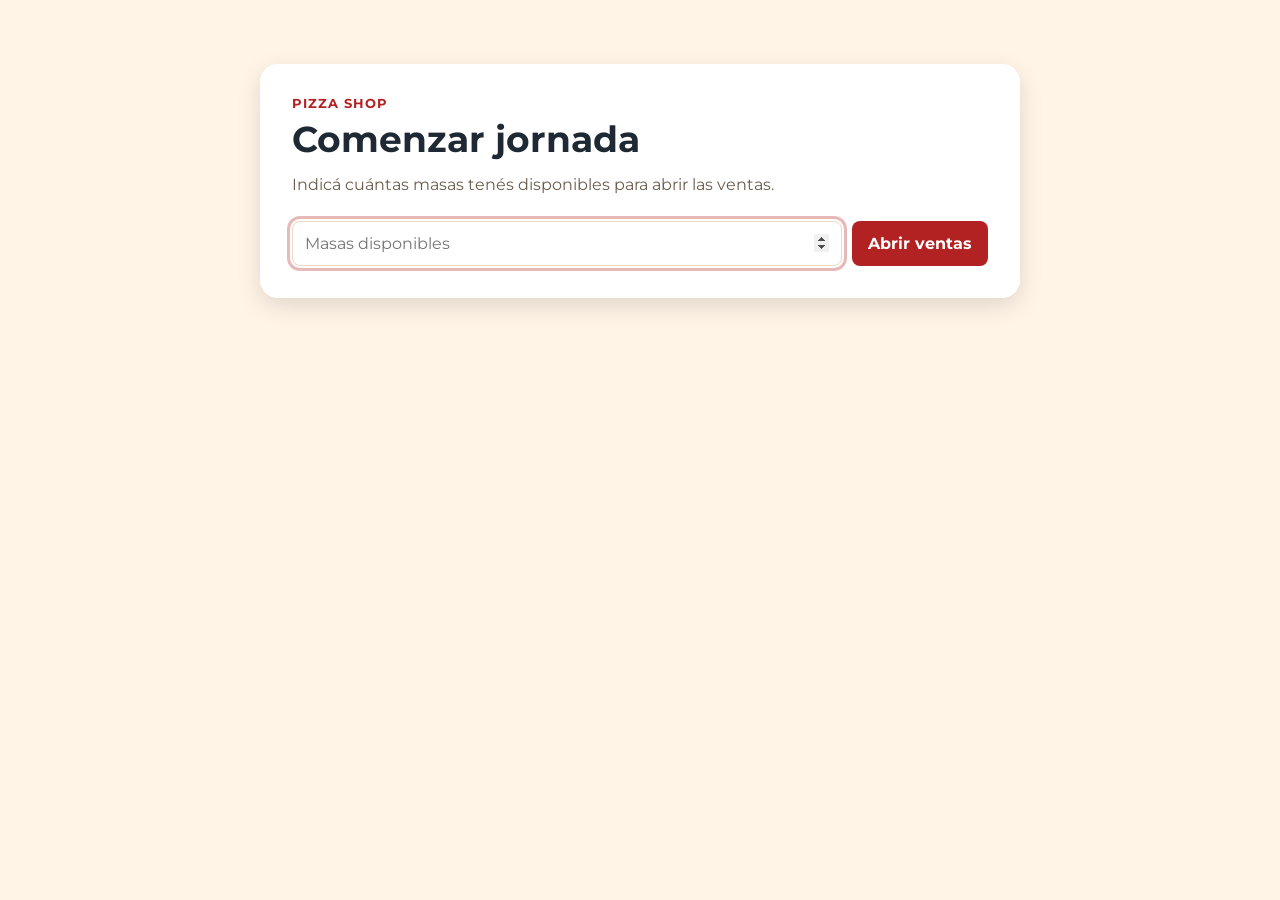
==== index.html @ d21b749b "Add files via upload" ====
<!doctype html>
<html lang="es">
<head>
  <meta charset="utf-8">
  <meta name="viewport" content="width=device-width, initial-scale=1">
  <meta name="description" content="Control de ventas diario de Pizza Shop">
  <link rel="preconnect" href="https://fonts.googleapis.com">
  <link rel="preconnect" href="https://fonts.gstatic.com" crossorigin>
  <link href="https://fonts.googleapis.com/css2?family=Montserrat:wght@400;500;600;700&display=swap" rel="stylesheet">
  <link rel="stylesheet" href="styles.css">
  <script src="script.js" defer></script>
  <title>Pizza Shop | Nueva jornada</title>
</head>
<body>
  <main class="panel inicio">
    <p class="eyebrow">Pizza Shop</p>
    <h1>Comenzar jornada</h1>
    <p class="descripcion">Indicá cuántas masas tenés disponibles para abrir las ventas.</p>
    <form class="form-inicio" action="ventas.html">
      <label class="sr-only" for="masas">Masas disponibles</label>
      <input id="masas" name="masas" type="number" min="0" step="1" inputmode="numeric" required autofocus placeholder="Masas disponibles">
      <button type="submit">Abrir ventas</button>
    </form>
  </main>
</body>
</html>
---- styles.css ----
:root{--rojo:#b22222;--rojo-oscuro:#8f1b1b;--fondo:#fff4e6;--texto:#1f2933;--suave:#6b5b4b;--borde:#ead8c2;--blanco:#fff}*{box-sizing:border-box}body{margin:0;padding:32px;background:var(--fondo);color:var(--texto);font-family:Montserrat,system-ui,sans-serif}button,input{font:inherit}.panel{width:min(100%,760px);margin:32px auto;padding:32px;background:var(--blanco);border-radius:18px;box-shadow:0 8px 24px #0000001f}h1,h2{margin:0}h1{font-size:clamp(1.75rem,4vw,2.25rem)}h2{font-size:1.15rem}.eyebrow{margin:0 0 6px;color:var(--rojo);font-size:.8rem;font-weight:700;letter-spacing:.08em;text-transform:uppercase}.descripcion{margin:12px 0 24px;color:var(--suave);line-height:1.5}.form-inicio{display:flex;gap:10px}.form-inicio input,#campo-envio input{min-width:0;flex:1;padding:12px;border:1px solid var(--borde);border-radius:8px}button,.link-button{border:0;border-radius:8px;padding:12px 16px;background:var(--rojo);color:#fff;font-weight:700;cursor:pointer;text-decoration:none}button:hover,.link-button:hover{background:var(--rojo-oscuro)}button:focus-visible,a:focus-visible,input:focus-visible{outline:3px solid #b2222250;outline-offset:2px}.page-heading{display:flex;justify-content:space-between;gap:16px;align-items:start}.stock{padding:8px 10px;border-radius:100px;background:var(--fondo);color:var(--rojo);font-size:.8rem;font-weight:700;white-space:nowrap}.tabs{display:flex;margin-top:24px;border-bottom:2px solid var(--borde)}.tab{flex:1;border:0;border-radius:0;background:transparent;color:var(--suave)}.tab:hover{background:var(--fondo);color:var(--rojo)}.tab.active{color:var(--rojo);box-shadow:inset 0 -3px var(--rojo)}.catalogo{padding:22px 0}.selector,fieldset{margin:0 0 16px;padding:0 0 14px;border:0;border-bottom:1px solid var(--borde)}legend{margin-bottom:10px;font-weight:700}.selector input,.datos-pedido input[type=radio]{position:absolute;opacity:0}.selector label,.datos-pedido input[type=radio]+label{display:inline-block;margin:0 6px 6px 0;padding:8px 11px;border:1px solid var(--borde);border-radius:8px;cursor:pointer}.selector input:checked+label,.datos-pedido input:checked+label{border-color:var(--rojo);background:var(--rojo);color:#fff}.producto{display:flex;align-items:center;justify-content:space-between;gap:14px;padding:13px 0;border-bottom:1px solid var(--borde)}.producto:last-child{border-bottom:0}.producto p{margin:4px 0 0;color:var(--suave);font-size:.8rem}.accion{display:flex;align-items:center;gap:12px}.precio{color:var(--rojo);font-weight:700;white-space:nowrap}.sumar{width:36px;height:36px;padding:0;border-radius:50%;font-size:1.4rem}.pedido-grid{display:grid;grid-template-columns:1fr;gap:16px;margin:8px 0 20px}.pedido-card{padding:20px;border-radius:12px;background:var(--fondo)}.pedido-card h2{margin-bottom:14px}.pedido-card ul{min-height:76px;margin:0;padding-left:20px}.pedido-card li{margin:0 0 7px}.vacio{color:var(--suave)}.subtotal,.total{display:flex;justify-content:space-between;margin:14px 0 0;padding-top:12px;border-top:1px solid var(--borde)}.total strong{color:var(--rojo);font-size:1.15rem}.pedido-flotante{position:fixed;z-index:10;left:50%;bottom:12px;width:min(720px,calc(100% - 32px));transform:translate(-50%,24px);opacity:0;visibility:hidden;pointer-events:none;transition:opacity .2s ease,transform .2s ease,visibility .2s ease}.pedido-flotante.visible{transform:translate(-50%,0);opacity:1;visibility:visible;pointer-events:auto}.pedido-preview{max-height:min(48vh,360px);overflow:auto;box-shadow:0 10px 28px #0003;background:#fff;border:1px solid var(--borde)}#campo-envio{margin:-4px 0 15px}#campo-envio label{display:block;margin:0 0 6px}.alerta{position:fixed;z-index:20;top:50%;left:50%;width:min(420px,calc(100% - 40px));margin:0;padding:14px 18px;transform:translate(-50%,-50%) scale(.96);border-radius:10px;background:#8f1b1b;color:#fff;font-weight:700;text-align:center;box-shadow:0 12px 32px #0004;opacity:0;visibility:hidden;transition:opacity .2s ease,transform .2s ease,visibility .2s ease}.alerta.visible{opacity:1;visibility:visible;transform:translate(-50%,-50%) scale(1)}.acciones-pedido{display:flex;justify-content:flex-end;gap:10px;margin:0 0 8px}.secondary{border:1px solid var(--rojo);background:#fff;color:var(--rojo)}.secondary:hover{background:var(--fondo);color:var(--rojo)}.link-button{display:block;margin-top:22px;text-align:center}.resumen{text-align:center}.resultados{display:grid;grid-template-columns:repeat(3,1fr);gap:14px;margin:26px 0}.resultado-card{padding:20px 10px;background:var(--fondo);border-radius:12px}.resultado-card p{margin:0 0 10px;color:var(--suave)}.resultado-card strong{color:var(--rojo);font-size:1.5rem}dialog{width:min(92vw,560px);max-height:80vh;border:0;border-radius:14px;padding:22px;box-shadow:0 18px 48px #0004}dialog::backdrop{background:#0006}.dialog-header{display:flex;align-items:center;justify-content:space-between;margin-bottom:14px}.icon-button{width:34px;height:34px;padding:0;border-radius:50%;font-size:1.5rem;line-height:1}.dialog-header+.icon-button{background:transparent}.sr-only{position:absolute;width:1px;height:1px;overflow:hidden;clip:rect(0,0,0,0);white-space:nowrap}@media(max-width:600px){body{padding:16px}.panel{margin:12px auto;padding:20px}.page-heading{align-items:center}.stock{font-size:.7rem}.pedido-grid,.resultados{grid-template-columns:1fr}.form-inicio,.acciones-pedido{flex-direction:column}.form-inicio button,.acciones-pedido button{width:100%}.producto{align-items:flex-start}.accion{gap:8px}.precio{font-size:.85rem}.pedido-flotante{bottom:10px;width:calc(100% - 24px)}.pedido-preview{max-height:52vh}}
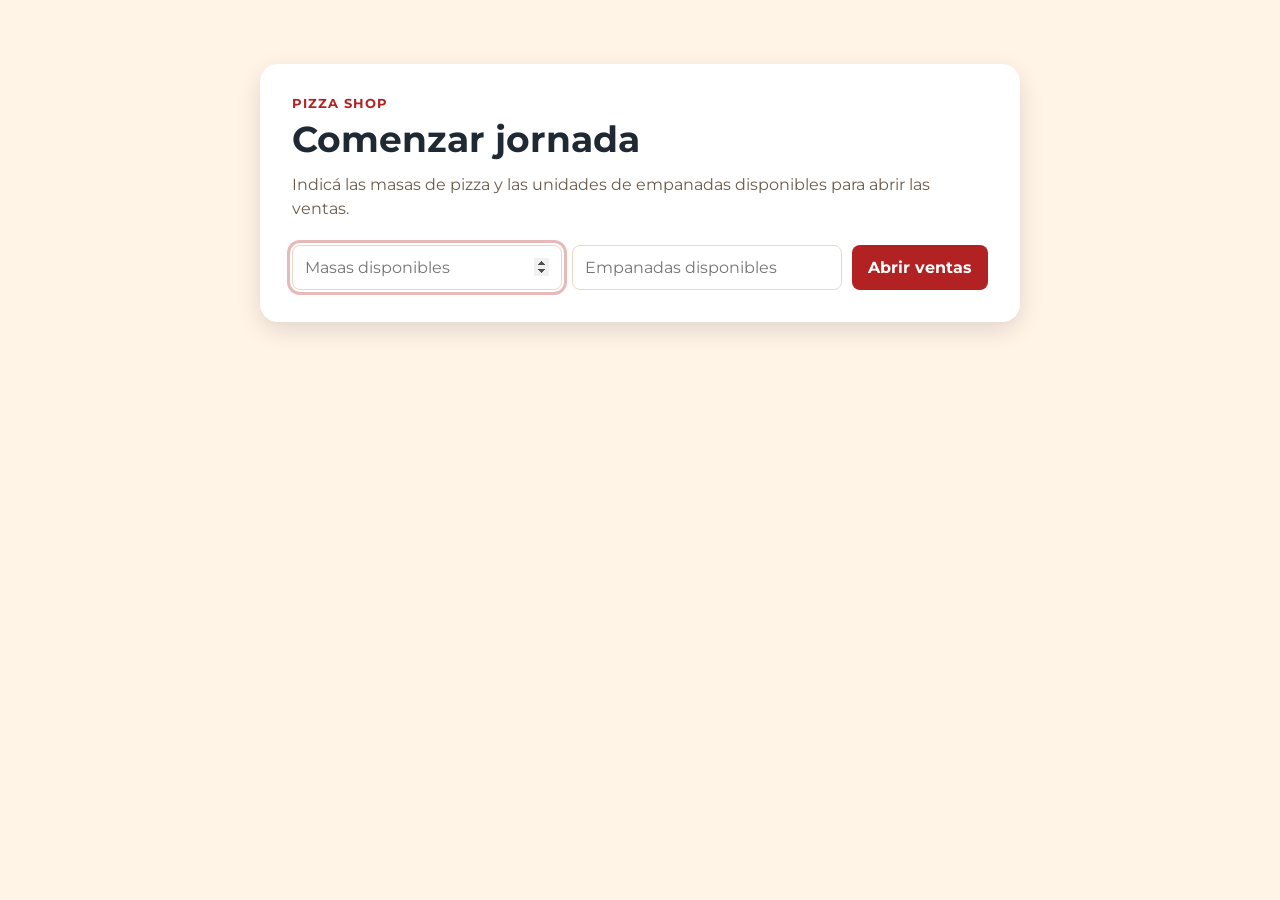
==== commit 7005b7b4: "Add files via upload" ====
--- a/index.html
+++ b/index.html
@@ -15,10 +15,12 @@
   <main class="panel inicio">
     <p class="eyebrow">Pizza Shop</p>
     <h1>Comenzar jornada</h1>
-    <p class="descripcion">Indicá cuántas masas tenés disponibles para abrir las ventas.</p>
+    <p class="descripcion">Indicá las masas de pizza y las unidades de empanadas disponibles para abrir las ventas.</p>
     <form class="form-inicio" action="ventas.html">
-      <label class="sr-only" for="masas">Masas disponibles</label>
+      <label class="sr-only" for="masas">Masas de pizza disponibles</label>
       <input id="masas" name="masas" type="number" min="0" step="1" inputmode="numeric" required autofocus placeholder="Masas disponibles">
+      <label class="sr-only" for="empanadas-iniciales">Empanadas disponibles</label>
+      <input id="empanadas-iniciales" name="empanadas" type="number" min="0" step="1" inputmode="numeric" required placeholder="Empanadas disponibles">
       <button type="submit">Abrir ventas</button>
     </form>
   </main>
